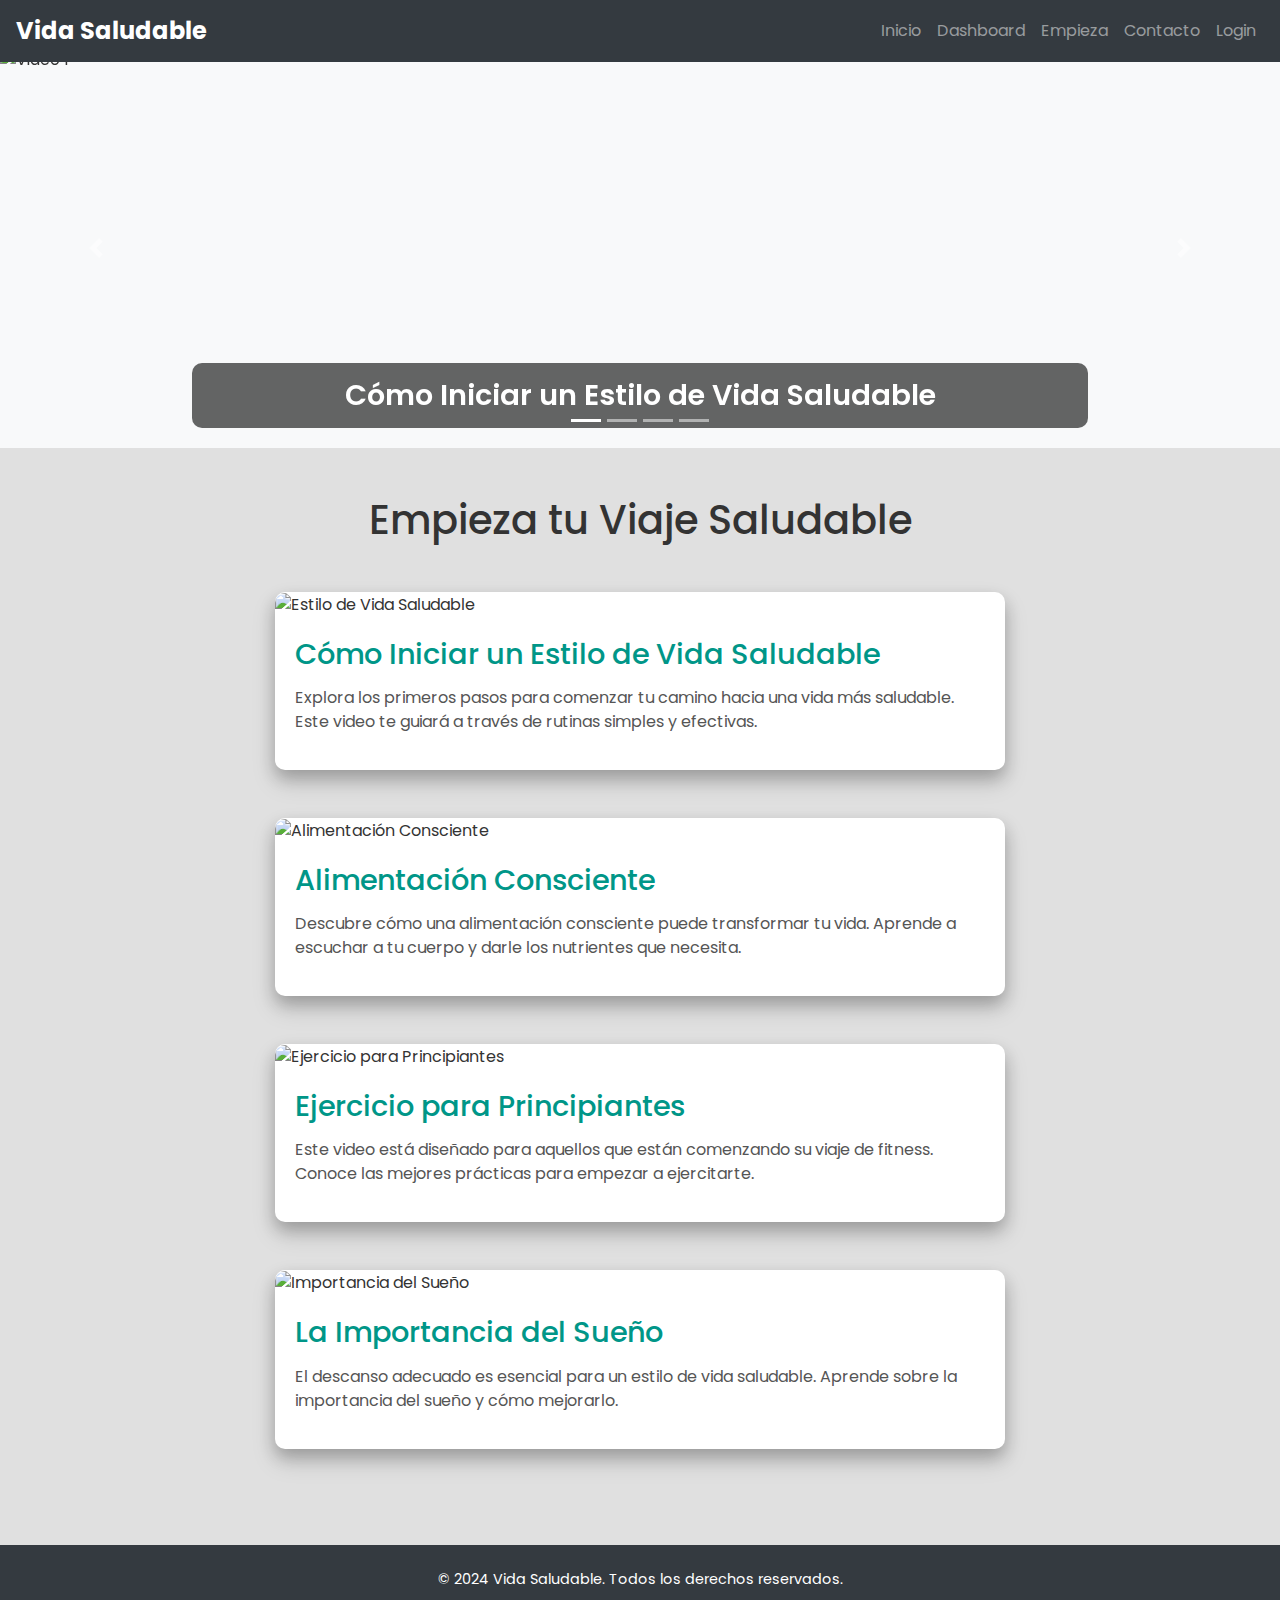
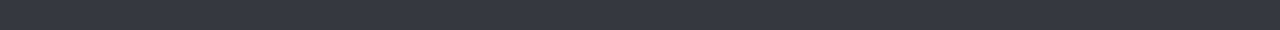
==== blog.html @ 2479767e "Login, contactos y demás" ====
<!DOCTYPE html>
<html lang="es">
<head>
    <meta charset="UTF-8">
    <meta name="viewport" content="width=device-width, initial-scale=1.0">
    <title>Empieza - Vida Saludable</title>
    <!-- Bootstrap CSS -->
    <link href="https://stackpath.bootstrapcdn.com/bootstrap/4.5.2/css/bootstrap.min.css" rel="stylesheet">
    <!-- Google Fonts -->
    <link href="https://fonts.googleapis.com/css2?family=Poppins:wght@400;600&display=swap" rel="stylesheet">
    <!-- FontAwesome Icons -->
    <link href="https://cdnjs.cloudflare.com/ajax/libs/font-awesome/5.15.3/css/all.min.css" rel="stylesheet">
    <!-- Custom CSS -->
    <link rel="stylesheet" href="blog-style.css">
</head>
<body>
    <!-- Navbar -->
    <nav class="navbar navbar-expand-lg navbar-dark bg-dark fixed-top">
        <a class="navbar-brand" href="#">Vida Saludable</a>
        <button class="navbar-toggler" type="button" data-toggle="collapse" data-target="#navbarNav" aria-controls="navbarNav" aria-expanded="false" aria-label="Toggle navigation">
            <span class="navbar-toggler-icon"></span>
        </button>
        <div class="collapse navbar-collapse" id="navbarNav">
            <ul class="navbar-nav ml-auto">
                <li class="nav-item">
                    <a class="nav-link" href="index.html">Inicio</a>
                </li>
                <li class="nav-item">
                    <a class="nav-link" href="dashboard.html">Dashboard</a>
                </li>
                <li class="nav-item">
                    <a class="nav-link" href="empieza.html">Empieza</a>
                </li>
                <li class="nav-item">
                    <a class="nav-link" href="contact.html">Contacto</a>
                </li>
                <li class="nav-item">
                    <a class="nav-link" href="login.html">Login</a>
                </li>
            </ul>
        </div>
    </nav>

    <!-- Carousel Section -->
    <section id="articleCarousel" class="carousel slide mt-5" data-ride="carousel">
        <ol class="carousel-indicators">
            <li data-target="#articleCarousel" data-slide-to="0" class="active"></li>
            <li data-target="#articleCarousel" data-slide-to="1"></li>
            <li data-target="#articleCarousel" data-slide-to="2"></li>
            <li data-target="#articleCarousel" data-slide-to="3"></li>
        </ol>
        <div class="carousel-inner">
            <div class="carousel-item active" data-target="#article1">
                <img src="img/video_placeholder1.png" class="d-block w-100" alt="Video 1">
                <div class="carousel-caption d-none d-md-block">
                    <h5>Cómo Iniciar un Estilo de Vida Saludable</h5>
                </div>
            </div>
            <div class="carousel-item" data-target="#article2">
                <img src="img/video_placerholder2.png" class="d-block w-100" alt="Video 2">
                <div class="carousel-caption d-none d-md-block">
                    <h5>Alimentación Consciente</h5>
                </div>
            </div>
            <div class="carousel-item" data-target="#article3">
                <img src="img/video_placeholder3.png" class="d-block w-100" alt="Video 3">
                <div class="carousel-caption d-none d-md-block">
                    <h5>Ejercicio para Principiantes</h5>
                </div>
            </div>
            <div class="carousel-item" data-target="#article4">
                <img src="img/video_placeholder4.png" class="d-block w-100" alt="Video 4">
                <div class="carousel-caption d-none d-md-block">
                    <h5>La Importancia del Sueño</h5>
                </div>
            </div>
        </div>
        <a class="carousel-control-prev" href="#articleCarousel" role="button" data-slide="prev">
            <span class="carousel-control-prev-icon" aria-hidden="true"></span>
            <span class="sr-only">Anterior</span>
        </a>
        <a class="carousel-control-next" href="#articleCarousel" role="button" data-slide="next">
            <span class="carousel-control-next-icon" aria-hidden="true"></span>
            <span class="sr-only">Siguiente</span>
        </a>
    </section>

    <!-- Main Content -->
    <section class="blog-section py-5">
        <div class="container">
            <h1 class="text-center mb-5">Empieza tu Viaje Saludable</h1>
            <div class="row justify-content-center">
                <!-- Article 1 -->
                <div id="article1" class="col-md-8 mb-5">
                    <div class="blog-article">
                        <img src="img/video_placeholder1.png" alt="Estilo de Vida Saludable" loading="lazy">
                        <div class="article-content">
                            <h3 class="article-title">Cómo Iniciar un Estilo de Vida Saludable</h3>
                            <p>Explora los primeros pasos para comenzar tu camino hacia una vida más saludable. Este video te guiará a través de rutinas simples y efectivas.</p>
                        </div>
                    </div>
                </div>
                <!-- Article 2 -->
                <div id="article2" class="col-md-8 mb-5">
                    <div class="blog-article">
                        <img src="img/video_placerholder2.png" alt="Alimentación Consciente" loading="lazy">
                        <div class="article-content">
                            <h3 class="article-title">Alimentación Consciente</h3>
                            <p>Descubre cómo una alimentación consciente puede transformar tu vida. Aprende a escuchar a tu cuerpo y darle los nutrientes que necesita.</p>
                        </div>
                    </div>
                </div>
                <!-- Article 3 -->
                <div id="article3" class="col-md-8 mb-5">
                    <div class="blog-article">
                        <img src="img/video_placeholder3.png" alt="Ejercicio para Principiantes" loading="lazy">
                        <div class="article-content">
                            <h3 class="article-title">Ejercicio para Principiantes</h3>
                            <p>Este video está diseñado para aquellos que están comenzando su viaje de fitness. Conoce las mejores prácticas para empezar a ejercitarte.</p>
                        </div>
                    </div>
                </div>
                <!-- Article 4 -->
                <div id="article4" class="col-md-8 mb-5">
                    <div class="blog-article">
                        <img src="img/video_placeholder4.png" alt="Importancia del Sueño" loading="lazy">
                        <div class="article-content">
                            <h3 class="article-title">La Importancia del Sueño</h3>
                            <p>El descanso adecuado es esencial para un estilo de vida saludable. Aprende sobre la importancia del sueño y cómo mejorarlo.</p>
                        </div>
                    </div>
                </div>
            </div>
        </div>
    </section>

    <!-- Footer -->
    <footer class="bg-dark text-white text-center py-4">
        <p>&copy; 2024 Vida Saludable. Todos los derechos reservados.</p>
    </footer>

    <!-- Bootstrap JS -->
    <script src="https://code.jquery.com/jquery-3.5.1.slim.min.js"></script>
    <script src="https://cdn.jsdelivr.net/npm/@popperjs/core@2.9.1/dist/umd/popper.min.js"></script>
    <script src="https://stackpath.bootstrapcdn.com/bootstrap/4.5.2/js/bootstrap.min.js"></script>
    <script>
        document.addEventListener('DOMContentLoaded', function() {
            // Detectar clic en el carrusel y navegar al artículo correspondiente
            document.querySelectorAll('.carousel-item').forEach(function(item) {
                item.addEventListener('click', function() {
                    const targetId = item.getAttribute('data-target');
                    const targetElement = document.querySelector(targetId);
                    if (targetElement) {
                        window.scrollTo({
                            top: targetElement.offsetTop - 50, // Ajuste para la altura del navbar
                            behavior: 'smooth'
                        });
                    }
                });
            });
        });
    </script>
</body>
</html>
---- blog-style.css ----
/* General Styles */
body {
    font-family: 'Poppins', sans-serif;
    background-color: #f8f9fa;
    color: #333;
    margin: 0;
    padding: 0;
}

/* Navbar Styles */
.navbar-brand {
    font-weight: bold;
    font-size: 1.5rem;
}

/* Carousel Section */
.carousel-item {
    height: 400px; /* Fija la altura del carrusel */
    background-size: cover;
    background-position: center;
}

.carousel-item img {
    height: 100%; /* La imagen ocupa el 100% de la altura del carrusel */
    width: 100%; /* La imagen ocupa el 100% del ancho del carrusel */
    object-fit: cover; /* Recorta la imagen para que se ajuste al contenedor */
    object-position: center; /* Centra la imagen dentro del contenedor */
}

.carousel-caption {
    background-color: rgba(0, 0, 0, 0.6);
    padding: 15px;
    border-radius: 10px;
}

.carousel-caption h5 {
    font-size: 1.8rem;
    font-weight: 600;
    margin: 0;
}

/* Blog Section */
.blog-section {
    background-color: #e0e0e0; /* Fondo gris suave para contraste */
    padding: 50px 0;
}

.blog-article {
    background-color: white;
    border-radius: 10px;
    box-shadow: 0 8px 16px rgba(0, 0, 0, 0.2), 0 12px 24px rgba(0, 0, 0, 0.15);
    overflow: hidden;
    transition: transform 0.3s ease-in-out, box-shadow 0.3s ease-in-out;
}

.blog-article:hover {
    transform: translateY(-10px) scale(1.02);
    box-shadow: 0 16px 32px rgba(0, 0, 0, 0.3), 0 24px 48px rgba(0, 0, 0, 0.25);
}

.blog-article img {
    width: 100%; /* Asegura que la imagen ocupa el ancho completo de la tarjeta */
    height: 180px; /* Reduce la altura de la imagen */
    object-fit: cover; /* Asegura que la imagen se ajuste sin distorsión */
    border-radius: 10px 10px 0 0;
}

.article-content {
    padding: 20px;
}

.article-title {
    font-size: 1.8rem;
    color: #009688;
    margin-bottom: 15px;
}

.article-content p {
    font-size: 1rem;
    color: #555;
}

/* Footer */
footer {
    background-color: #333;
    color: #fff;
    padding: 20px 0;
    font-size: 0.9rem;
}

/* Responsive Styles */
@media (max-width: 768px) {
    .carousel-item {
        height: 300px;
    }

    .blog-article img {
        height: 150px; /* Ajuste adicional para pantallas pequeñas */
    }

    .article-title {
        font-size: 1.5rem;
    }
}
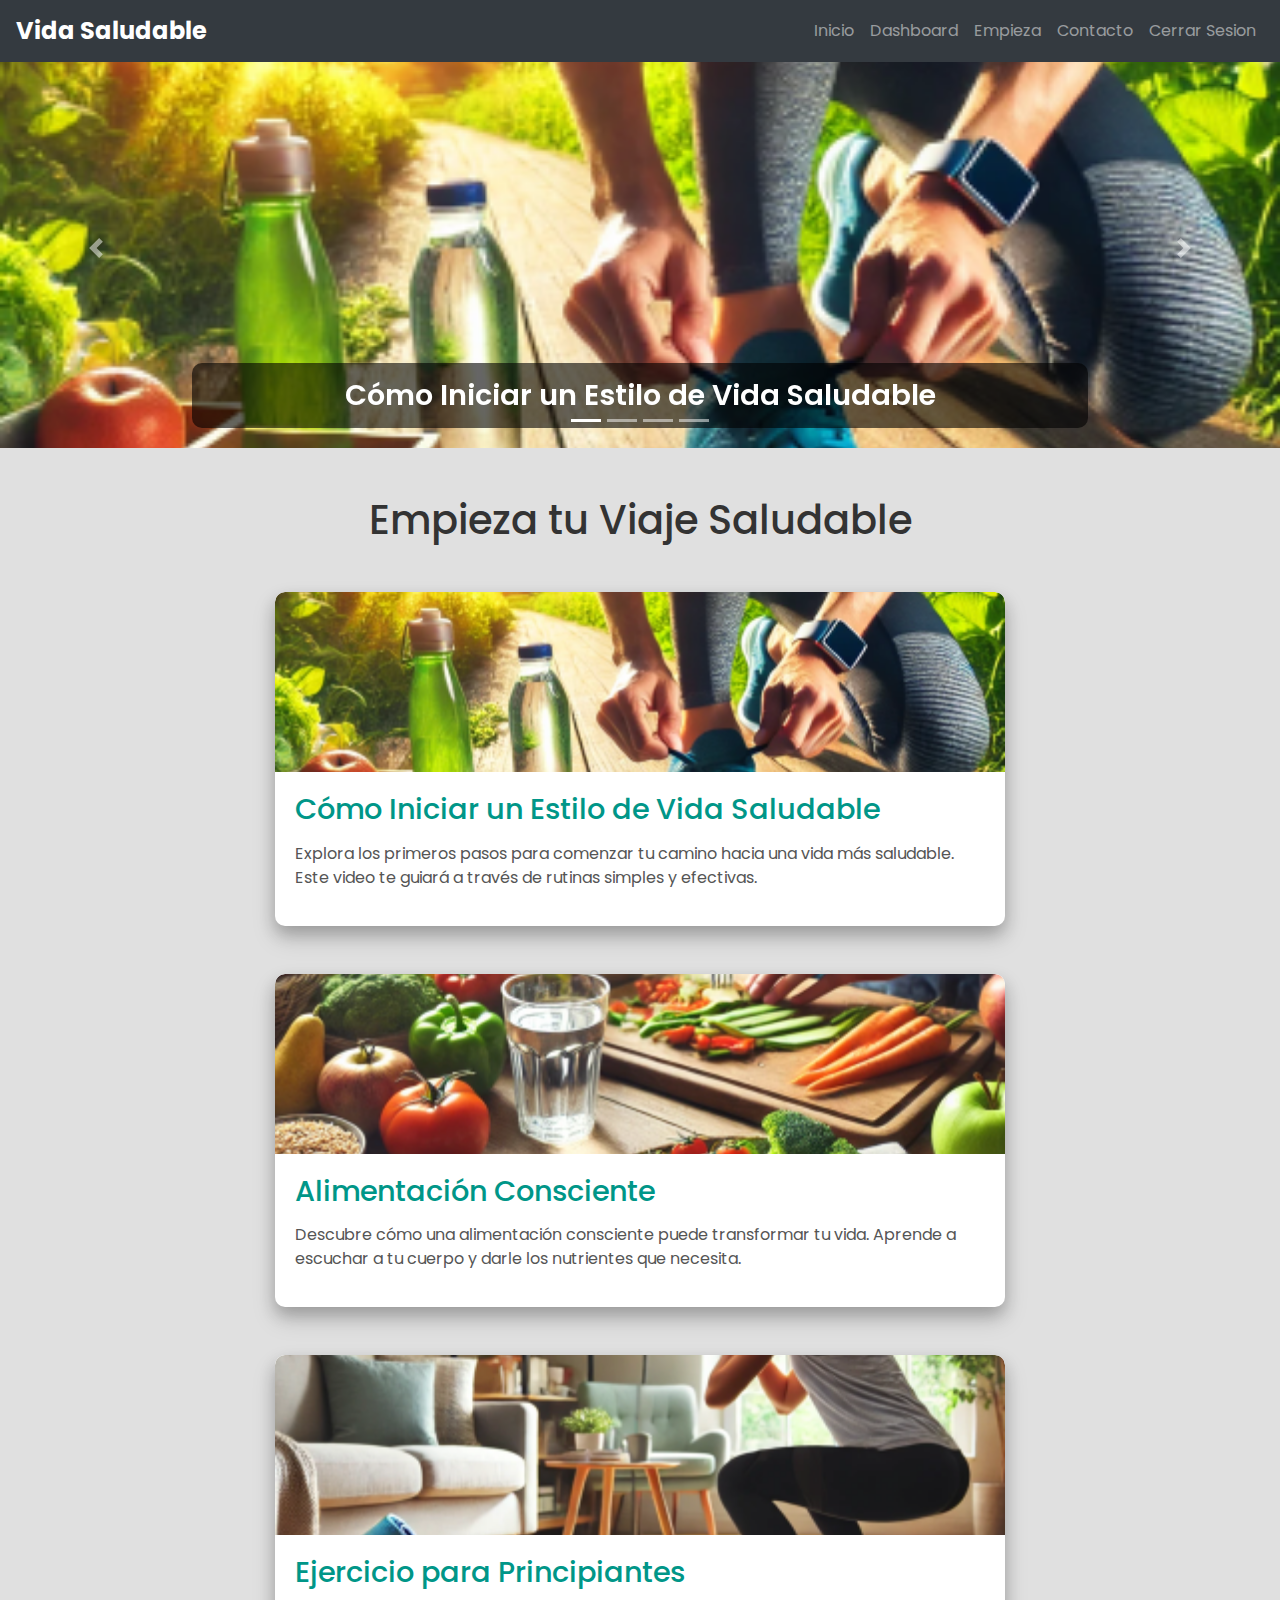
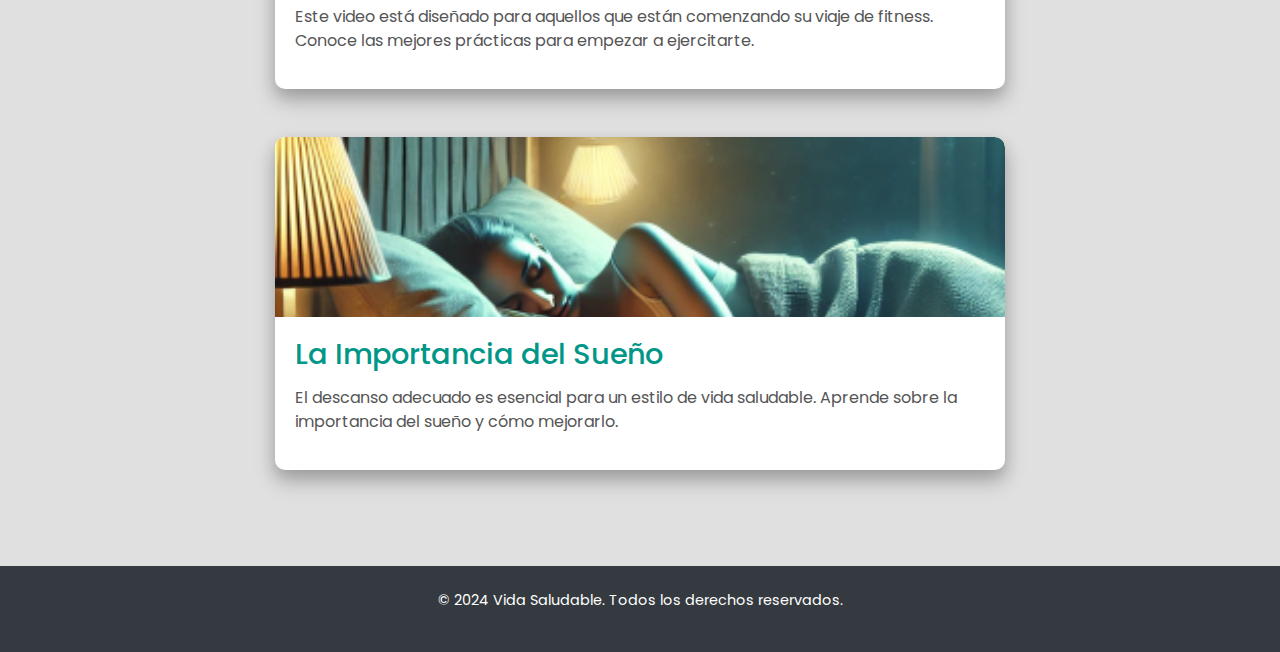
==== commit 115b346d: "Verificación Usuario" ====
--- a/blog.html
+++ b/blog.html
@@ -35,7 +35,7 @@
                     <a class="nav-link" href="contact.html">Contacto</a>
                 </li>
                 <li class="nav-item">
-                    <a class="nav-link" href="login.html">Login</a>
+                    <a class="nav-link" href="login.html" id="logoutButton">Cerrar Sesion</a>
                 </li>
             </ul>
         </div>
@@ -159,6 +159,18 @@
                 });
             });
         });
+
+        // Seleccionar el botón de cierre de sesión
+        const logoutButton = document.querySelector('#logoutButton');
+
+        // Manejar el evento de clic en el botón de cierre de sesión
+        logoutButton.addEventListener('click', function() {
+            // Eliminar los datos del usuario logueado del sessionStorage o localStorage
+            sessionStorage.removeItem('loggedInUser');
+            
+            // Redirigir a la página de inicio de sesión
+            window.location.href = 'login.html';
+        });
     </script>
 </body>
 </html>